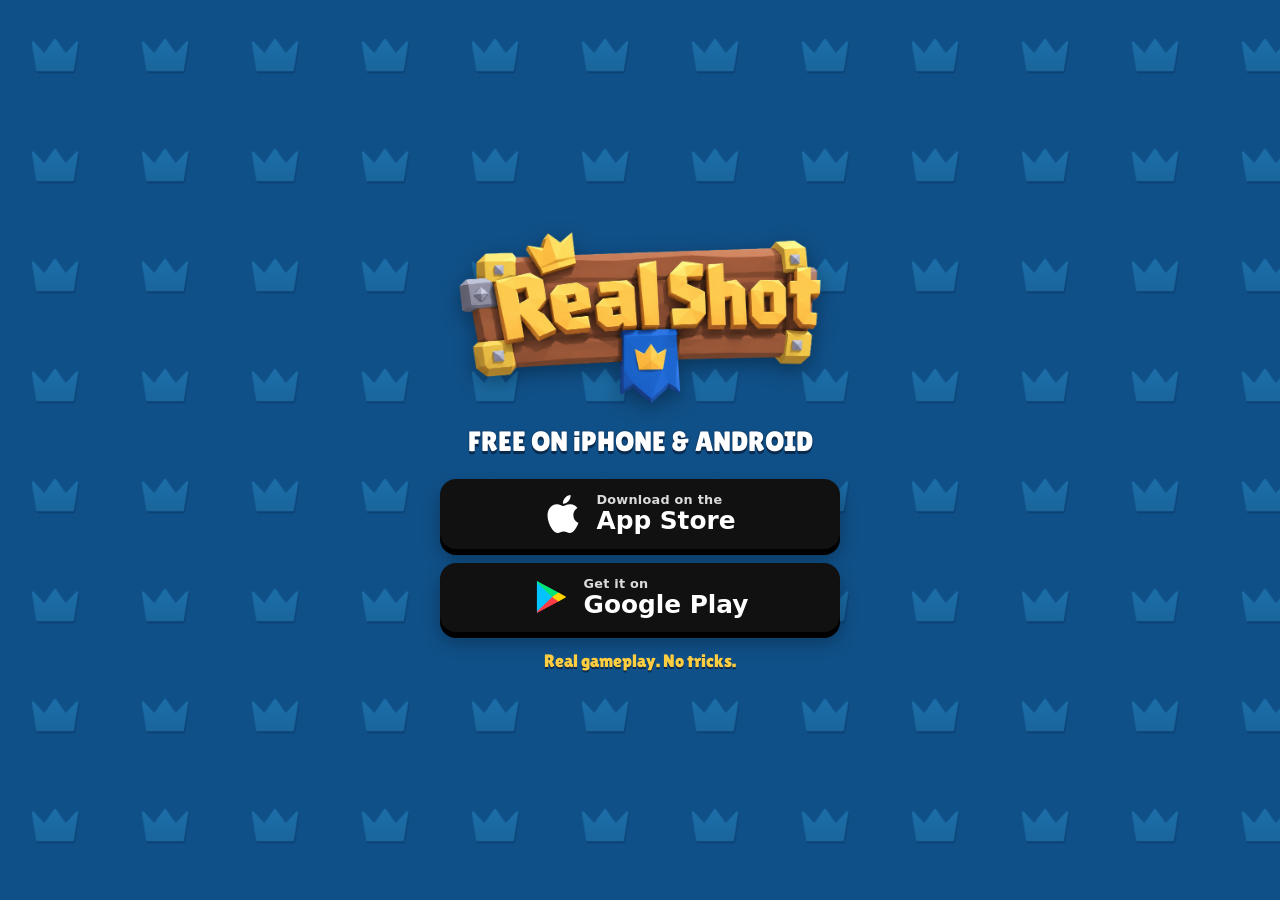
==== get/index.html @ 6d53dfa3 "Add /get: simple store link page for social bios Co-Authored-By: Claude Opus 5.5 <noreply@anthropic." ====
<!doctype html>
<html lang="en">
<head>
  <meta charset="utf-8">
  <meta name="viewport" content="width=device-width, initial-scale=1, viewport-fit=cover">
  <title>Real Shot: Get the game</title>
  <meta name="description" content="Real Shot is free on iPhone and Android. Real gameplay. No tricks.">
  <meta property="og:title" content="Real Shot: Not Fake">
  <meta property="og:description" content="Free on iPhone &amp; Android. Real gameplay. No tricks.">
  <meta property="og:image" content="https://bornationgames.github.io/images/logo.png">
  <meta property="og:url" content="https://bornationgames.github.io/get/">
  <meta name="theme-color" content="#10508a">
  <link rel="icon" href="../images/tile.png">
  <link rel="preconnect" href="https://fonts.googleapis.com">
  <link rel="preconnect" href="https://fonts.gstatic.com" crossorigin>
  <link href="https://fonts.googleapis.com/css2?family=Lilita+One&display=swap" rel="stylesheet">
  <style>
    * { box-sizing: border-box; }
    html { -webkit-text-size-adjust: 100%; }
    body {
      margin: 0;
      min-height: 100vh;
      min-height: 100dvh;
      display: flex;
      align-items: center;
      justify-content: center;
      padding: max(24px, env(safe-area-inset-top)) 16px max(24px, env(safe-area-inset-bottom));
      font-family: system-ui, -apple-system, "Segoe UI", Roboto, sans-serif;
      color: #fff;
      background: #10508a url("../images/tile.png") repeat;
      background-size: 110px;
    }
    main { width: min(400px, 100%); text-align: center; }
    .logo {
      display: block;
      width: min(380px, 92%);
      height: auto;
      margin: 0 auto 18px;
      filter: drop-shadow(0 6px 10px rgba(0, 0, 0, 0.35));
    }
    h1 {
      font-family: "Lilita One", system-ui, sans-serif;
      font-weight: 400;
      font-size: clamp(1.25rem, 6.4vw, 1.75rem);   /* one line on phones */
      line-height: 1.15;
      margin: 0 0 22px;
      white-space: nowrap;
      text-shadow: 0 3px 0 #0a2a4d, 0 0 2px #0a2a4d;
    }
    .store {
      display: block;
      margin: 0 0 14px;
      padding: 14px 20px;
      border-radius: 16px;
      background: #111;
      color: #fff;
      text-decoration: none;
      font-weight: 700;
      font-size: 1.55rem;
      line-height: 1.1;
      box-shadow: 0 6px 0 #000, 0 10px 18px rgba(0, 0, 0, 0.3);
      -webkit-tap-highlight-color: transparent;
    }
    .store { display: flex; align-items: center; justify-content: center; gap: 14px; }
    .store svg { width: 38px; height: 38px; flex: none; }
    .store span { text-align: left; }
    .store small { display: block; font-size: 0.8rem; font-weight: 600; opacity: 0.85; letter-spacing: 0.02em; }
    .store:active { transform: translateY(4px); box-shadow: 0 2px 0 #000; }
    .store:focus-visible { outline: 3px solid #ffce40; outline-offset: 3px; }
    .note {
      margin: 18px 0 0;
      font-family: "Lilita One", system-ui, sans-serif;
      font-size: 1.15rem;
      color: #ffce40;
      text-shadow: 0 2px 0 #0a2a4d;
    }
  </style>
</head>
<body>
  <main>
    <img class="logo" src="../images/logo.png?v=2" alt="Real Shot" width="878" height="425">
    <h1>FREE ON iPHONE &amp; ANDROID</h1>
    <div id="stores">
      <a class="store" id="store-apple" href="https://apps.apple.com/app/real-shot-not-fake/id6819035838">
        <svg viewBox="0 0 24 24" aria-hidden="true"><path fill="#fff" d="M12.152 6.896c-.948 0-2.415-1.078-3.96-1.04-2.04.027-3.91 1.183-4.961 3.014-2.117 3.675-.546 9.103 1.519 12.09 1.013 1.454 2.208 3.09 3.792 3.039 1.52-.065 2.09-.987 3.935-.987 1.831 0 2.35.987 3.96.948 1.637-.026 2.676-1.48 3.676-2.948 1.156-1.688 1.636-3.325 1.662-3.415-.039-.013-3.182-1.221-3.22-4.857-.026-3.04 2.48-4.494 2.597-4.559-1.429-2.09-3.623-2.324-4.39-2.376-2-.156-3.675 1.09-4.61 1.09zM15.53 3.83c.843-1.012 1.4-2.427 1.245-3.83-1.207.052-2.662.805-3.532 1.818-.78.896-1.454 2.338-1.273 3.714 1.338.104 2.715-.688 3.559-1.701"/></svg>
        <span><small>Download on the</small>App Store</span></a>
      <a class="store" id="store-play"
         href="https://play.google.com/store/apps/details?id=com.realshot.game&amp;referrer=utm_source%3Dtiktok%26utm_medium%3Dbio">
        <svg viewBox="0 0 24 24" aria-hidden="true" stroke-linejoin="round">
          <polygon fill="#00C3FF" stroke="#00C3FF" stroke-width="0.8" points="3.5,2.5 13.3,12 3.5,21.5"/>
          <polygon fill="#00E676" stroke="#00E676" stroke-width="0.8" points="3.5,2.5 16.8,9.7 13.3,12"/>
          <polygon fill="#FF3D47" stroke="#FF3D47" stroke-width="0.8" points="3.5,21.5 13.3,12 16.8,14.3"/>
          <polygon fill="#FFD400" stroke="#FFD400" stroke-width="0.8" points="16.8,9.7 21,12 16.8,14.3 13.3,12"/>
        </svg>
        <span><small>Get it on</small>Google Play</span></a>
    </div>
    <p class="note">Real gameplay. No tricks.</p>
  </main>
  <script>
    // The visitor's own store goes on top (iPhone/iPad: App Store, Android: Google Play); both stay visible.
    var ua = navigator.userAgent || "";
    if (/Android/i.test(ua)) {
      var s = document.getElementById("stores");
      s.insertBefore(document.getElementById("store-play"), s.firstChild);
    }
  </script>
</body>
</html>
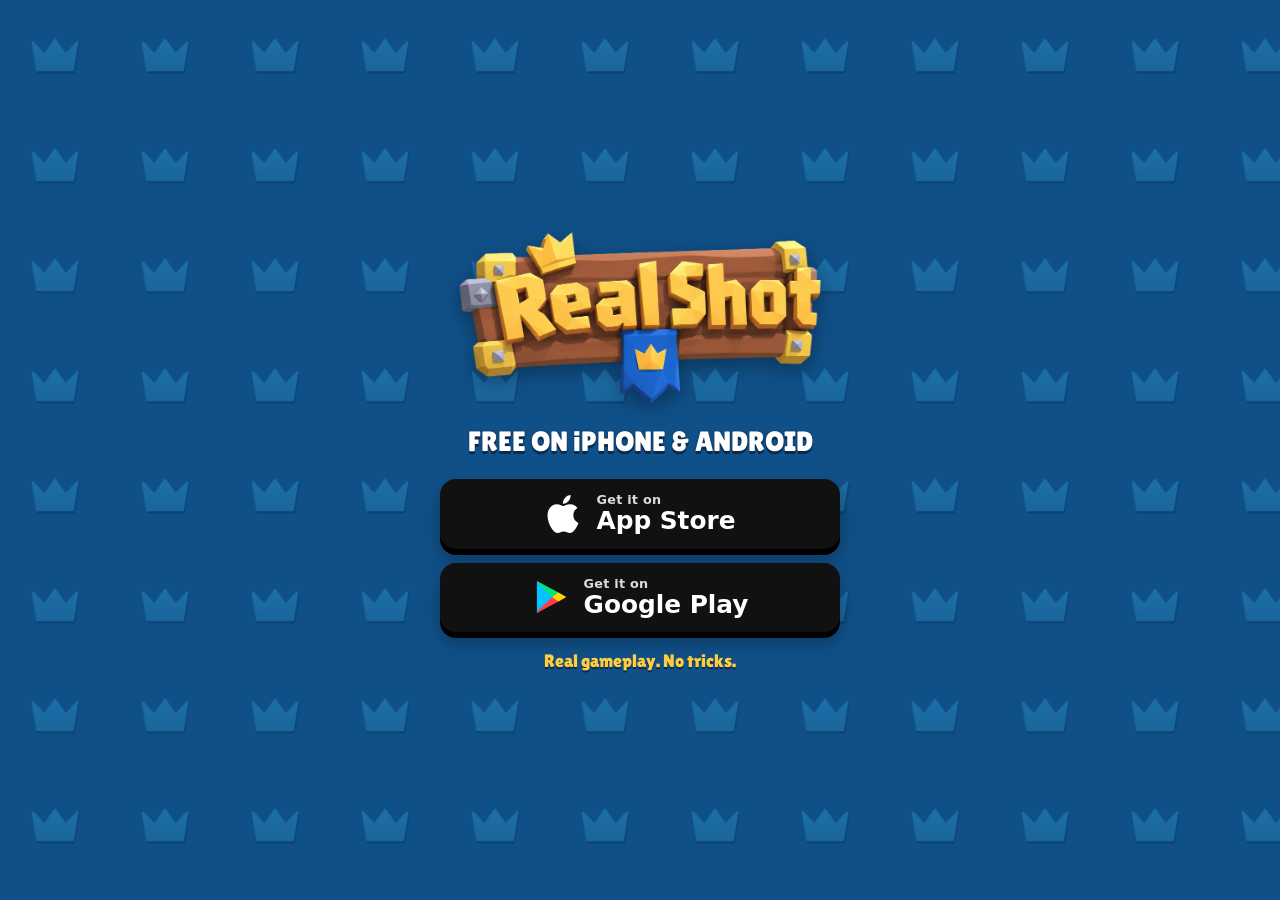
==== commit 1590987d: "/get: same 'Get it on' line for both stores Co-Authored-By: Claude Opus 5.5 <noreply@anthropic.com>" ====
--- a/get/index.html
+++ b/get/index.html
@@ -83,7 +83,7 @@
     <div id="stores">
       <a class="store" id="store-apple" href="https://apps.apple.com/app/real-shot-not-fake/id6819035838">
         <svg viewBox="0 0 24 24" aria-hidden="true"><path fill="#fff" d="M12.152 6.896c-.948 0-2.415-1.078-3.96-1.04-2.04.027-3.91 1.183-4.961 3.014-2.117 3.675-.546 9.103 1.519 12.09 1.013 1.454 2.208 3.09 3.792 3.039 1.52-.065 2.09-.987 3.935-.987 1.831 0 2.35.987 3.96.948 1.637-.026 2.676-1.48 3.676-2.948 1.156-1.688 1.636-3.325 1.662-3.415-.039-.013-3.182-1.221-3.22-4.857-.026-3.04 2.48-4.494 2.597-4.559-1.429-2.09-3.623-2.324-4.39-2.376-2-.156-3.675 1.09-4.61 1.09zM15.53 3.83c.843-1.012 1.4-2.427 1.245-3.83-1.207.052-2.662.805-3.532 1.818-.78.896-1.454 2.338-1.273 3.714 1.338.104 2.715-.688 3.559-1.701"/></svg>
-        <span><small>Download on the</small>App Store</span></a>
+        <span><small>Get it on</small>App Store</span></a>
       <a class="store" id="store-play"
          href="https://play.google.com/store/apps/details?id=com.realshot.game&amp;referrer=utm_source%3Dtiktok%26utm_medium%3Dbio">
         <svg viewBox="0 0 24 24" aria-hidden="true" stroke-linejoin="round">
